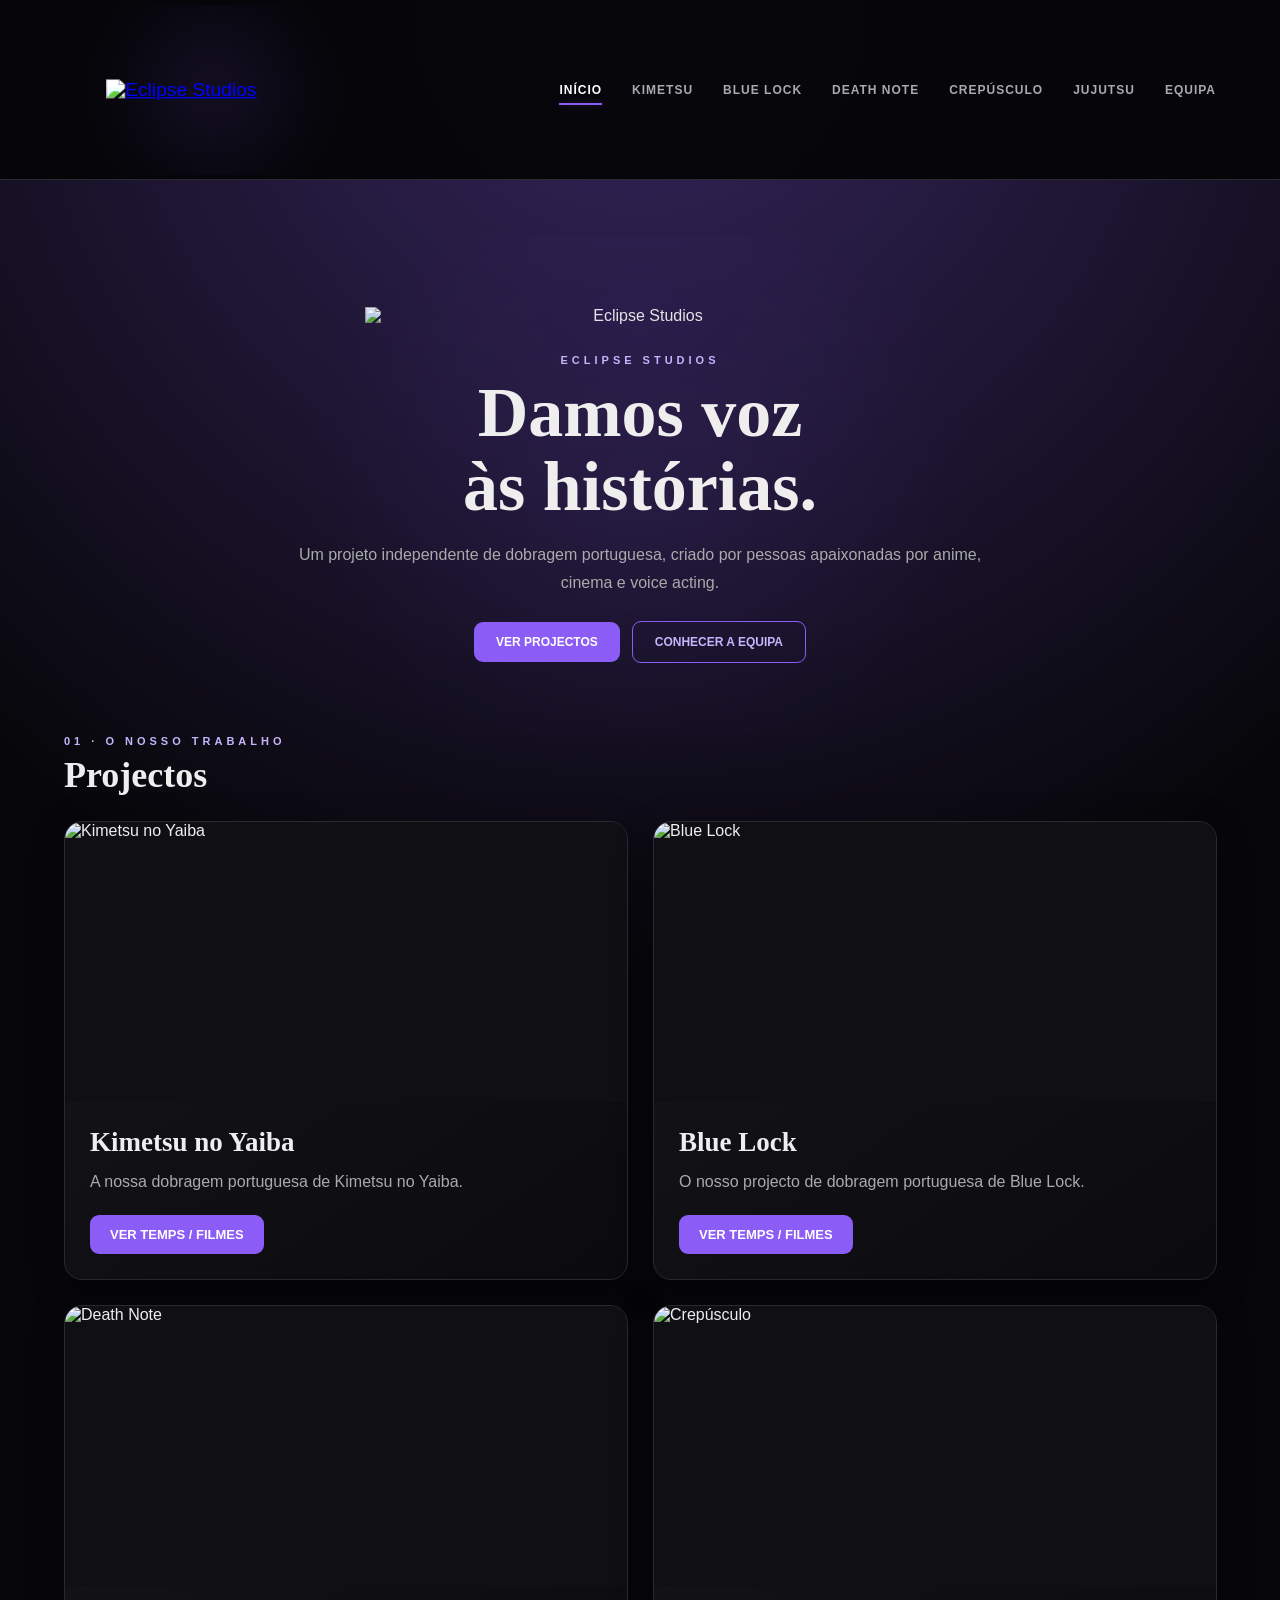
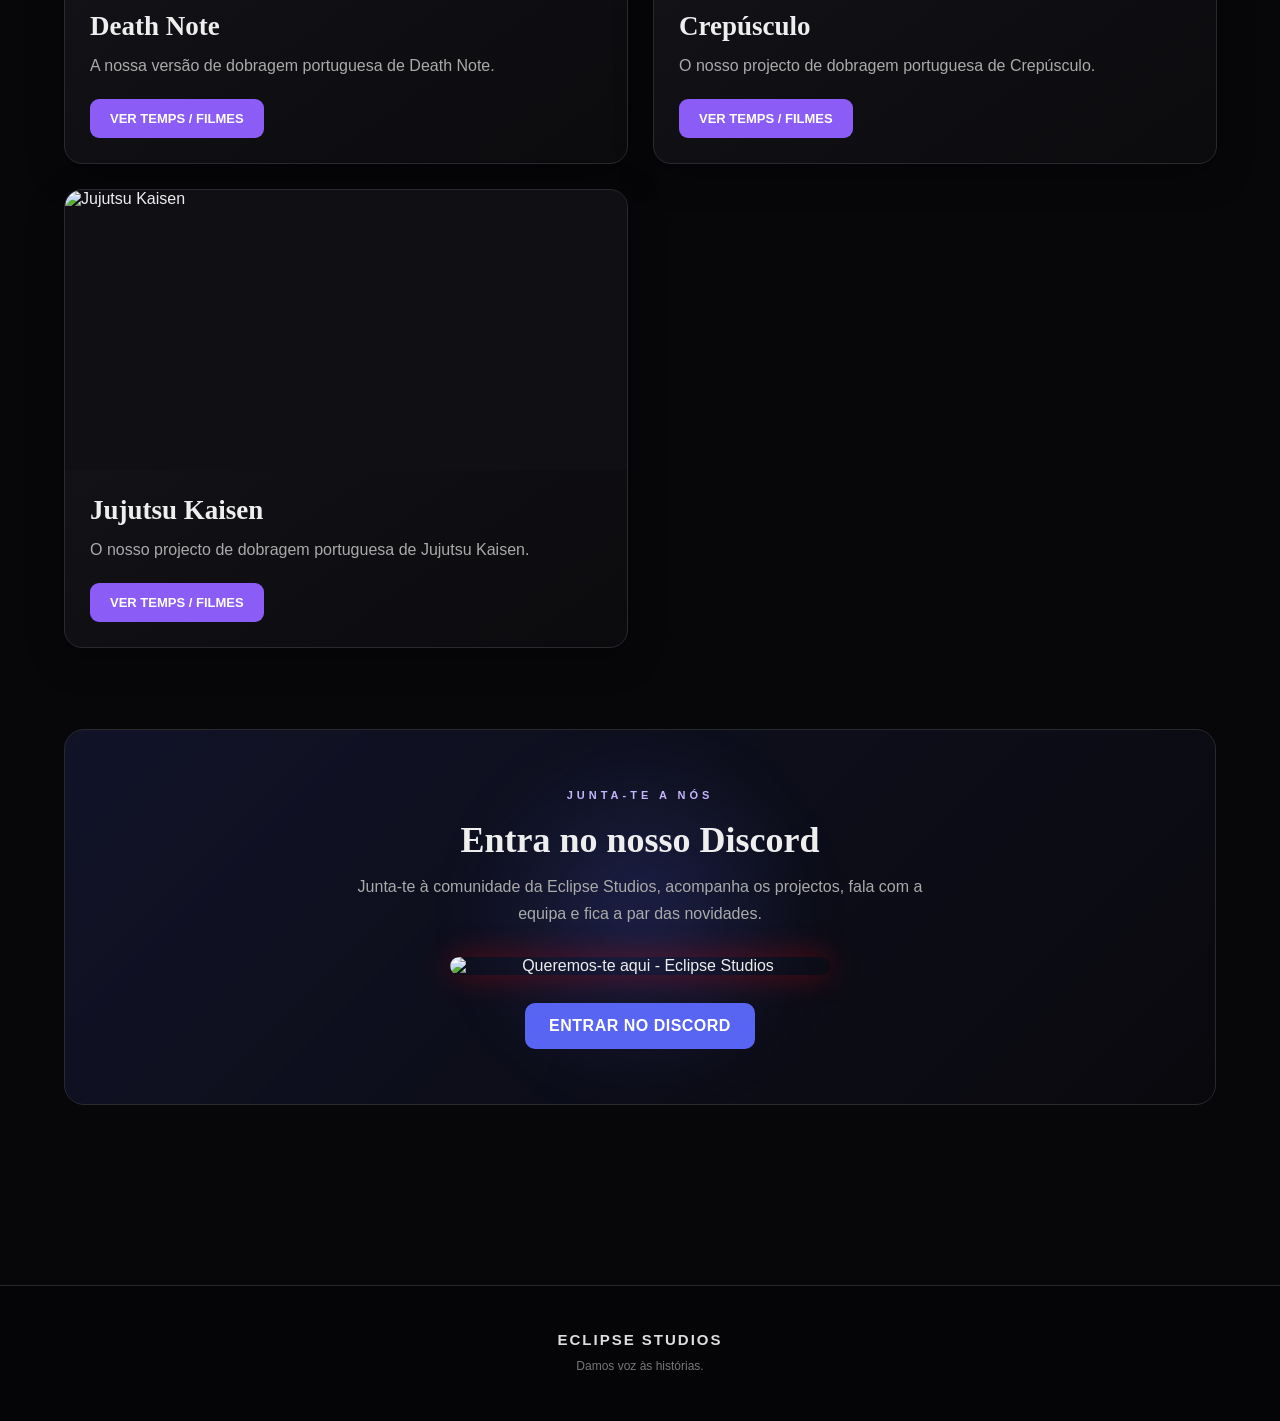
==== index.html @ 21e32fd7 "Add files via upload" ====
<!DOCTYPE html>
<html lang="pt-PT">

<head>

    <meta charset="UTF-8">

    <meta
        name="viewport"
        content="width=device-width, initial-scale=1.0"
    >

    <title>Eclipse Studios</title>

    <link
        rel="stylesheet"
        href="stile.css"
    >

</head>


<body>


<header class="topbar">

    <div class="logo">

        <a href="index.html">

            <img
                src="imagens/logo.png"
                alt="Eclipse Studios"
            >

        </a>

    </div>


    <nav>

        <a
            href="index.html"
            class="active"
        >
            INÍCIO
        </a>

        <a href="kimetsu.html">
            KIMETSU
        </a>

        <a href="blue.html">
            BLUE LOCK
        </a>

        <a href="death.html">
            DEATH NOTE
        </a>

        <a href="crep.html">
            CREPÚSCULO
        </a>

        <a href="juj.html">
            JUJUTSU
        </a>

        <a href="equipa.html">
            EQUIPA
        </a>

    </nav>

</header>


<main>


    <!-- =====================================================
         HERO
         ===================================================== -->

    <section class="hero">

        <div class="hero-content">


            <div class="hero-logo">

                <img
                    src="imagens/logo2.png"
                    alt="Eclipse Studios"
                >

            </div>


            <div class="hero-text">

                <span class="project-kicker">
                    ECLIPSE STUDIOS
                </span>


                <h1>
                    Damos voz<br>
                    às histórias.
                </h1>


                <p>
                    Um projeto independente de dobragem portuguesa,
                    criado por pessoas apaixonadas por anime,
                    cinema e voice acting.
                </p>


                <div class="hero-buttons">

                    <a
                        href="#projetos"
                        class="hero-button"
                    >
                        VER PROJECTOS
                    </a>


                    <a
                        href="equipa.html"
                        class="hero-button secondary"
                    >
                        CONHECER A EQUIPA
                    </a>

                </div>

            </div>

        </div>

    </section>


    <!-- =====================================================
         PROJECTOS
         ===================================================== -->

    <section id="projetos">

        <div class="projects-heading">

            <span>
                01 · O NOSSO TRABALHO
            </span>

            <h2>
                Projectos
            </h2>

        </div>


        <div class="projects-grid">


            <!-- KIMETSU -->

            <article class="card">

                <div class="project-visual">

                    <img
                        src="imagens/kim.jpg"
                        alt="Kimetsu no Yaiba"
                    >

                </div>


                <div class="card-content">

                    <h2>
                        Kimetsu no Yaiba
                    </h2>

                    <p>
                        A nossa dobragem portuguesa de
                        Kimetsu no Yaiba.
                    </p>

                    <a
                        href="kimetsu.html"
                        class="project-button"
                    >
                        VER TEMPS / FILMES
                    </a>

                </div>

            </article>


            <!-- BLUE LOCK -->

            <article class="card">

                <div class="project-visual">

                    <img
                        src="imagens/bl.jpg"
                        alt="Blue Lock"
                    >

                </div>


                <div class="card-content">

                    <h2>
                        Blue Lock
                    </h2>

                    <p>
                        O nosso projecto de dobragem
                        portuguesa de Blue Lock.
                    </p>

                    <a
                        href="blue.html"
                        class="project-button"
                    >
                        VER TEMPS / FILMES
                    </a>

                </div>

            </article>


            <!-- DEATH NOTE -->

            <article class="card">

                <div class="project-visual">

                    <img
                        src="imagens/deathnote.jpg"
                        alt="Death Note"
                    >

                </div>


                <div class="card-content">

                    <h2>
                        Death Note
                    </h2>

                    <p>
                        A nossa versão de dobragem
                        portuguesa de Death Note.
                    </p>

                    <a
                        href="death.html"
                        class="project-button"
                    >
                        VER TEMPS / FILMES
                    </a>

                </div>

            </article>


            <!-- CREPÚSCULO -->

            <article class="card">

                <div class="project-visual">

                    <img
                        src="imagens/crep.jpg"
                        alt="Crepúsculo"
                    >

                </div>


                <div class="card-content">

                    <h2>
                        Crepúsculo
                    </h2>

                    <p>
                        O nosso projecto de dobragem
                        portuguesa de Crepúsculo.
                    </p>

                    <a
                        href="crep.html"
                        class="project-button"
                    >
                        VER TEMPS / FILMES
                    </a>

                </div>

            </article>


            <!-- JUJUTSU -->

            <article class="card">

                <div class="project-visual">

                    <img
                        src="imagens/juj.jpg"
                        alt="Jujutsu Kaisen"
                    >

                </div>


                <div class="card-content">

                    <h2>
                        Jujutsu Kaisen
                    </h2>

                    <p>
                        O nosso projecto de dobragem
                        portuguesa de Jujutsu Kaisen.
                    </p>

                    <a
                        href="juj.html"
                        class="project-button"
                    >
                        VER TEMPS / FILMES
                    </a>

                </div>

            </article>


        </div>

    </section>


    <!-- =====================================================
         DISCORD
         ===================================================== -->

    <section class="discord-section">

        <div class="discord-content">

            <span class="project-kicker">
                JUNTA-TE A NÓS
            </span>


            <h2>
                Entra no nosso Discord
            </h2>


            <p>
                Junta-te à comunidade da Eclipse Studios,
                acompanha os projectos, fala com a equipa
                e fica a par das novidades.
            </p>


            <img
                src="imagens/Querer.png"
                alt="Queremos-te aqui - Eclipse Studios"
                class="discord-poster"
            >


            <a
                href="https://discord.gg/4ekQBbqSv3"
                target="_blank"
                rel="noopener noreferrer"
                class="discord-button"
            >
                ENTRAR NO DISCORD
            </a>

        </div>

    </section>


</main>


<footer>

    <strong>
        ECLIPSE STUDIOS
    </strong>

    <p>
        Damos voz às histórias.
    </p>

</footer>


</body>

</html>
---- stile.css ----
/* =========================================================
   ECLIPSE STUDIOS
   stile.css
   ========================================================= */

:root {
    --bg: #07070a;
    --bg2: #0d0d12;
    --card: #111116;
    --text: #eeeeee;
    --muted: #9999a3;

    --accent: #8b5cf6;
    --accent2: #c4b5fd;
    --glow: rgba(139, 92, 246, .35);

    --border: #292930;
}


/* =========================================================
   RESET
   ========================================================= */

* {
    margin: 0;
    padding: 0;
    box-sizing: border-box;
}

html {
    scroll-behavior: smooth;
}

body {
    min-height: 100vh;
    margin: 0;
    padding-top: 180px;

    background:
        radial-gradient(
            circle at 50% 0%,
            var(--glow),
            transparent 32%
        ),
        var(--bg);

    color: var(--text);

    font-family: Arial, Helvetica, sans-serif;

    overflow-x: hidden;
}


/* =========================================================
   SCROLLBAR
   ========================================================= */

::-webkit-scrollbar {
    width: 9px;
}

::-webkit-scrollbar-track {
    background: #050507;
}

::-webkit-scrollbar-thumb {
    background: #292930;
    border-radius: 10px;
}

::-webkit-scrollbar-thumb:hover {
    background: var(--accent);
}


/* =========================================================
   BARRA SUPERIOR FIXA
   ========================================================= */

.topbar {
    position: fixed !important;

    top: 0 !important;
    left: 0 !important;
    right: 0 !important;

    width: 100% !important;
    height: 180px;

    display: flex;
    align-items: center;
    justify-content: space-between;

    padding: 0 5%;

    background: rgba(7, 7, 10, .98);

    border-bottom: 1px solid #292930;

    z-index: 99999 !important;

    backdrop-filter: blur(12px);

    transform: none !important;
}


/* =========================================================
   LOGO DA BARRA
   ========================================================= */

.logo {
    width: 300px;
    height: 170px;

    display: flex;
    align-items: center;
    justify-content: center;

    flex-shrink: 0;

    overflow: hidden;

    position: relative;
}

.logo::before {
    content: "";

    position: absolute;

    width: 240px;
    height: 240px;

    left: 50%;
    top: 50%;

    transform: translate(-50%, -50%);

    background:
        radial-gradient(
            circle,
            rgba(139, 92, 246, .12),
            transparent 70%
        );

    filter: blur(25px);
}

.logo a {
    display: flex;

    width: 100%;
    height: 100%;

    align-items: center;
    justify-content: center;

    position: relative;

    z-index: 1;
}

.logo img {
    width: 300px;
    height: 170px;

    object-fit: contain;

    display: block;

    transform: scale(1.2);

    filter:
        brightness(1.15)
        contrast(1.1);

    transition:
        transform .4s ease,
        filter .4s ease;
}

.logo:hover img {
    transform: scale(1.28);

    filter:
        brightness(1.25)
        contrast(1.1)
        drop-shadow(
            0 0 20px
            rgba(139, 92, 246, .35)
        );
}


/* =========================================================
   NAVEGAÇÃO
   ========================================================= */

nav {
    display: flex;

    align-items: center;
    justify-content: flex-end;

    gap: 30px;

    height: 100%;
}

nav a {
    position: relative;

    color: #a9a9b0;

    text-decoration: none;

    font-size: 12px;

    font-weight: 800;

    letter-spacing: 1px;

    padding: 10px 0;

    white-space: nowrap;

    transition:
        color .25s ease,
        transform .25s ease;
}

nav a::after {
    content: "";

    position: absolute;

    left: 0;
    bottom: 2px;

    width: 0;
    height: 2px;

    background: var(--accent);

    box-shadow:
        0 0 10px var(--glow);

    transition: width .3s ease;
}

nav a:hover {
    color: white;

    transform: translateY(-2px);
}

nav a:hover::after {
    width: 100%;
}

nav a.active {
    color: white;
}

nav a.active::after {
    width: 100%;
}


/* =========================================================
   CONTEÚDO
   ========================================================= */

main {
    width: min(1250px, 90%);

    margin: 0 auto;

    padding: 55px 0 100px;
}

h1,
h2 {
    font-family:
        Georgia,
        "Times New Roman",
        serif;
}

h1 {
    font-size: clamp(40px, 6vw, 70px);

    line-height: 1.05;

    margin-bottom: 18px;
}

h2 {
    font-size: 36px;

    margin-bottom: 15px;
}

p {
    line-height: 1.7;
}


/* =========================================================
   KICKER
   ========================================================= */

.project-kicker,
.team-kicker {
    display: inline-block;

    color: var(--accent2);

    font-size: 11px;

    font-weight: 900;

    letter-spacing: 4px;

    margin-bottom: 10px;
}


/* =========================================================
   HOME
   ========================================================= */

.hero {
    min-height: 500px;

    display: flex;

    align-items: center;
    justify-content: center;

    text-align: center;

    position: relative;

    overflow: hidden;
}

.hero::before {
    content: "";

    position: absolute;

    width: 700px;
    height: 700px;

    left: 50%;
    top: 50%;

    transform: translate(-50%, -50%);

    background:
        radial-gradient(
            circle,
            var(--glow),
            transparent 68%
        );

    filter: blur(40px);

    opacity: .25;

    animation:
        heroGlow 6s ease-in-out infinite;
}

.hero-content {
    position: relative;

    z-index: 1;

    width: 100%;
    max-width: 1000px;

    animation:
        heroIn 1s ease both;
}


/* =========================================================
   LOGO 2 DA HOME
   ========================================================= */

.hero-logo {
    width: min(550px, 80vw);

    margin: 0 auto 25px;

    position: relative;

    display: flex;

    justify-content: center;
    align-items: center;
}

.hero-logo::after {
    content: "";

    position: absolute;

    inset: 15%;

    background:
        radial-gradient(
            circle,
            var(--glow),
            transparent 70%
        );

    filter: blur(35px);

    opacity: .25;

    z-index: -1;
}

.hero-logo img {
    width: 100%;

    max-height: 330px;

    object-fit: contain;

    display: block;

    opacity: .95;

    animation:
        logoFloat 5s ease-in-out infinite;
}


/* =========================================================
   HERO TEXTO
   ========================================================= */

.hero-text {
    max-width: 850px;

    margin: 0 auto;
}

.hero-text p {
    color: #aaa;

    max-width: 700px;

    margin: 0 auto 25px;
}


/* =========================================================
   BOTÕES DA HOME
   ========================================================= */

.hero-buttons {
    display: flex;

    justify-content: center;

    align-items: center;

    gap: 12px;

    flex-wrap: wrap;

    margin-top: 25px;
}

.hero-button {
    display: inline-flex;

    align-items: center;
    justify-content: center;

    padding: 13px 22px;

    border-radius: 9px;

    background: var(--accent);

    color: white;

    text-decoration: none;

    font-size: 12px;

    font-weight: 900;

    transition:
        transform .3s ease,
        box-shadow .3s ease,
        filter .3s ease;
}

.hero-button.secondary {
    background: transparent;

    border: 1px solid var(--accent);

    color: var(--accent2);
}

.hero-button:hover {
    transform: translateY(-3px);

    box-shadow:
        0 10px 30px var(--glow);

    filter: brightness(1.12);
}


/* =========================================================
   TÍTULO PROJECTOS
   ========================================================= */

.projects-heading {
    margin-bottom: 25px;
}

.projects-heading span {
    display: block;

    color: var(--accent2);

    font-size: 11px;

    font-weight: 900;

    letter-spacing: 4px;

    margin-bottom: 7px;
}


/* =========================================================
   CARTÕES DOS PROJECTOS NA HOME
   ========================================================= */

.projects-grid {
    display: grid;

    grid-template-columns:
        repeat(2, minmax(0, 1fr));

    gap: 25px;
}

.card {
    background:
        linear-gradient(
            145deg,
            #16161b,
            #0b0b0e
        );

    border: 1px solid var(--border);

    border-radius: 18px;

    overflow: hidden;

    box-shadow:
        0 10px 35px rgba(0, 0, 0, .35);

    transition:
        transform .35s ease,
        border-color .35s ease,
        box-shadow .35s ease;

    animation:
        cardIn .7s ease both;
}

.card:hover {
    transform: translateY(-8px);

    border-color: var(--accent);

    box-shadow:
        0 20px 50px var(--glow);
}


/* =========================================================
   CARTAZES DOS PROJECTOS
   ========================================================= */

.project-visual {
    width: 100%;

    height: 280px;

    position: relative;

    overflow: hidden;

    background: #101014;
}

.project-visual img {
    width: 100%;
    height: 100%;

    object-fit: cover;

    display: block;

    transition:
        transform .5s ease,
        filter .5s ease;
}

.card:hover .project-visual img {
    transform: scale(1.06);

    filter:
        saturate(1.1)
        contrast(1.03);
}

.card-content {
    padding: 25px;
}

.card-content h2 {
    font-size: 27px;

    margin-bottom: 10px;
}

.card-content p {
    color: #aaa;

    margin-bottom: 20px;
}

.project-button {
    display: inline-flex;

    align-items: center;
    justify-content: center;

    padding: 12px 20px;

    border-radius: 9px;

    background: var(--accent);

    color: white;

    text-decoration: none;

    font-size: 13px;

    font-weight: 900;

    transition:
        transform .3s ease,
        box-shadow .3s ease;
}

.project-button:hover {
    transform: translateY(-3px);

    box-shadow:
        0 10px 30px var(--glow);
}


/* =========================================================
   PÁGINAS DOS PROJECTOS
   ========================================================= */

.project-page {
    animation:
        projectIn .8s ease both;
}

.project-header {
    text-align: center;

    padding:
        20px 0 35px;
}

.project-header p {
    max-width: 700px;

    margin: auto;

    color: #aaa;
}


/* =========================================================
   CARTÃO DA PÁGINA DO PROJECTO
   ========================================================= */

.project-card-page {
    width: 100%;

    display: grid;

    grid-template-columns:
        420px 1fr;

    min-height: 420px;

    margin: 35px 0 60px;

    background:
        linear-gradient(
            145deg,
            #16161b,
            #0a0a0d
        );

    border:
        1px solid var(--border);

    border-radius: 20px;

    overflow: hidden;

    box-shadow:
        0 15px 50px rgba(0, 0, 0, .45);

    animation:
        projectIn .8s ease both;
}


/* =========================================================
   IMAGEM DA PÁGINA
   ========================================================= */

.project-image-page {
    width: 100%;

    height: 100%;

    min-height: 420px;

    overflow: hidden;

    background: #111;
}

.project-image-page img {
    width: 100%;
    height: 100%;

    object-fit: cover;

    display: block;

    transition:
        transform .5s ease,
        filter .5s ease;
}

.project-card-page:hover
.project-image-page img {
    transform: scale(1.04);

    filter:
        saturate(1.08)
        contrast(1.03);
}


/* =========================================================
   INFORMAÇÃO DO PROJECTO
   ========================================================= */

.project-info-page {
    display: flex;

    flex-direction: column;

    justify-content: center;

    padding: 55px;
}

.project-info-page h1 {
    font-size: 52px;

    margin-bottom: 18px;
}

.project-info-page p {
    color: #aaa;

    max-width: 600px;

    margin-bottom: 30px;

    line-height: 1.8;
}


/* =========================================================
   BOTÃO VER TEMPS / FILMES
   ========================================================= */

.watch-project-button {
    display: inline-flex;

    align-items: center;
    justify-content: center;

    width: fit-content;

    padding:
        14px 24px;

    border-radius: 10px;

    background:
        var(--accent);

    color: white;

    text-decoration: none;

    font-size: 13px;

    font-weight: 900;

    letter-spacing: .5px;

    transition:
        transform .3s ease,
        box-shadow .3s ease,
        filter .3s ease;
}

.watch-project-button:hover {
    transform:
        translateY(-4px);

    filter:
        brightness(1.12);

    box-shadow:
        0 12px 35px var(--glow);
}


/* =========================================================
   EQUIPA
   ========================================================= */

.team-page {
    position: relative;

    isolation: isolate;
}

.team-page::before {
    content: "";

    position: absolute;

    width: 520px;
    height: 520px;

    left: 50%;
    top: 280px;

    transform:
        translate(-50%, -50%);

    background:
        radial-gradient(
            circle,
            var(--glow),
            transparent 68%
        );

    opacity: .16;

    filter: blur(35px);

    z-index: -1;

    animation:
        teamAura 6s ease-in-out infinite;
}

.team-page-intro {
    text-align: center;

    padding:
        12px 5% 45px;

    animation:
        teamIntro .8s both;
}

.team-page-intro h1 {
    animation:
        teamTitle 1s .12s both;
}

.team-page-intro p {
    color: #aaa;

    animation:
        teamIntro .8s .2s both;
}


/* =========================================================
   GRELHA DA EQUIPA
   ========================================================= */

.team-grid-new {
    display: grid;

    grid-template-columns:
        repeat(3, minmax(0, 1fr));

    gap: 20px;
}

.member-card-new {
    position: relative;

    background:
        linear-gradient(
            145deg,
            #16161a,
            #0a0a0d
        );

    border:
        1px solid #292930;

    border-radius: 16px;

    overflow: hidden;

    box-shadow:
        0 8px 25px rgba(0, 0, 0, .45);

    transition:
        transform .3s ease,
        border-color .3s ease,
        box-shadow .3s ease;

    animation:
        teamCardIn .7s both;
}

.member-card-new:nth-child(1) {
    animation-delay: .04s;
}

.member-card-new:nth-child(2) {
    animation-delay: .10s;
}

.member-card-new:nth-child(3) {
    animation-delay: .16s;
}

.member-card-new:nth-child(4) {
    animation-delay: .22s;
}

.member-card-new:nth-child(5) {
    animation-delay: .28s;
}

.member-card-new:nth-child(6) {
    animation-delay: .34s;
}

.member-card-new:nth-child(7) {
    animation-delay: .40s;
}

.member-card-new:nth-child(8) {
    animation-delay: .46s;
}

.member-card-new:nth-child(9) {
    animation-delay: .52s;
}

.member-card-new:nth-child(10) {
    animation-delay: .58s;
}

.member-card-new:nth-child(11) {
    animation-delay: .64s;
}

.member-card-new:hover {
    transform: translateY(-8px);

    border-color: var(--accent);

    box-shadow:
        0 18px 45px var(--glow);
}


/* =========================================================
   FOTOS DA EQUIPA
   ========================================================= */

.member-photo {
    height: 330px;

    background: #111;

    overflow: hidden;

    position: relative;

    border-bottom:
        2px solid var(--accent);
}

.member-photo img {
    width: 100%;
    height: 100%;

    object-fit: cover;

    display: block;

    transition:
        transform .5s ease,
        filter .5s ease;
}

.member-photo::before {
    content: "";

    position: absolute;

    inset: 0;

    background:
        linear-gradient(
            115deg,
            transparent 30%,
            rgba(255,255,255,.16) 50%,
            transparent 70%
        );

    transform:
        translateX(-130%);

    transition:
        transform .85s ease;

    z-index: 2;

    pointer-events: none;
}

.member-card-new:hover
.member-photo::before {
    transform:
        translateX(130%);
}

.member-card-new:hover
.member-photo img {
    transform:
        scale(1.07);

    filter:
        saturate(1.12)
        contrast(1.04);
}


/* =========================================================
   INFORMAÇÃO DOS MEMBROS
   ========================================================= */

.member-info-new {
    padding: 20px;

    transition:
        transform .35s ease;
}

.member-card-new:hover
.member-info-new {
    transform:
        translateY(-3px);
}

.member-info-new h3 {
    margin-bottom: 12px;

    font-size: 20px;
}

.member-quote-new {
    font-style: italic;

    color: #c9c9cf;

    line-height: 1.55;

    font-size: 13px;

    background:
        rgba(255,255,255,.025);

    border-left:
        3px solid var(--accent);

    padding: 12px;

    margin:
        0 0 16px;

    border-radius:
        0 8px 8px 0;

    min-height: 72px;

    transition:
        background .3s ease,
        border-color .3s ease,
        box-shadow .3s ease;
}

.member-card-new:hover
.member-quote-new {
    background:
        rgba(255,255,255,.055);

    border-left-color:
        var(--accent2);

    box-shadow:
        inset 0 0 22px rgba(255,255,255,.025);
}


/* =========================================================
   REDES DA EQUIPA
   ========================================================= */

.member-socials-new {
    display: flex;

    gap: 10px;

    border-top:
        1px solid #292930;

    padding-top: 14px;
}

.team-social {
    position: relative;

    overflow: hidden;

    display: inline-flex;

    align-items: center;

    gap: 7px;

    text-decoration: none;

    color: #eee;

    background: #111116;

    border:
        1px solid #303039;

    border-radius: 9px;

    padding: 8px 10px;

    font-size: 12px;

    transition:
        .25s;
}

.team-social:hover {
    transform:
        translateY(-2px);

    border-color:
        var(--accent);

    box-shadow:
        0 0 15px var(--glow);
}

.team-social img {
    width: 22px;
    height: 22px;

    object-fit: contain;
}


/* =========================================================
   DISCORD
   ========================================================= */

.discord-section {
    margin: 80px 0;

    padding: 55px 30px;

    border:
        1px solid #292930;

    border-radius: 20px;

    background:
        linear-gradient(
            135deg,
            rgba(88,101,242,.13),
            rgba(10,10,14,.95)
        );

    text-align: center;

    position: relative;

    overflow: hidden;
}

.discord-section::before {
    content: "";

    position: absolute;

    width: 350px;
    height: 350px;

    left: 50%;
    top: 50%;

    transform:
        translate(-50%, -50%);

    background:
        radial-gradient(
            circle,
            rgba(88,101,242,.22),
            transparent 70%
        );

    filter: blur(30px);

    pointer-events: none;
}

.discord-content {
    position: relative;

    z-index: 1;
}

.discord-section h2 {
    font-size: 36px;

    margin:
        8px 0 12px;
}

.discord-section p {
    max-width: 600px;

    margin:
        0 auto 25px;

    color: #aaa;

    line-height: 1.7;
}

.discord-button {
    display: inline-flex;

    align-items: center;

    gap: 10px;

    padding:
        14px 24px;

    border-radius: 10px;

    background:
        #5865F2;

    color: white;

    text-decoration: none;

    font-weight: 800;

    letter-spacing: .5px;

    transition:
        transform .3s ease,
        box-shadow .3s ease,
        filter .3s ease;
}

.discord-button:hover {
    transform:
        translateY(-4px)
        scale(1.03);

    box-shadow:
        0 12px 35px
        rgba(88,101,242,.45);

    filter:
        brightness(1.12);
}


/* =========================================================
   FOOTER
   ========================================================= */

footer {
    width: 100%;

    padding:
        45px 20px;

    text-align: center;

    border-top:
        1px solid #292930;

    background: #050507;

    color: #777;

    font-size: 12px;
}

footer strong {
    display: block;

    color: #ddd;

    font-size: 15px;

    letter-spacing: 2px;

    margin-bottom: 8px;
}


/* =========================================================
   CORES
   ========================================================= */

.theme-kimetsu {
    --accent: #8b5cf6;
    --accent2: #c4b5fd;
    --glow: rgba(139,92,246,.40);
}

.theme-blue {
    --accent: #168cff;
    --accent2: #8dccff;
    --glow: rgba(22,140,255,.40);
}

.theme-death {
    --accent: #d71920;
    --accent2: #ff6469;
    --glow: rgba(215,25,32,.42);
}

.theme-crep {
    --accent: #d8d8df;
    --accent2: #ffffff;
    --glow: rgba(220,220,230,.28);
}

.theme-juj {
    --accent: #ff7a18;
    --accent2: #ffb067;
    --glow: rgba(255,122,24,.40);
}


/* =========================================================
   ANIMAÇÕES
   ========================================================= */

@keyframes heroIn {
    from {
        opacity: 0;
        transform: translateY(30px);
    }

    to {
        opacity: 1;
        transform: translateY(0);
    }
}

@keyframes heroGlow {
    0%,100% {
        transform:
            translate(-50%,-50%)
            scale(.9);

        opacity: .15;
    }

    50% {
        transform:
            translate(-50%,-50%)
            scale(1.08);

        opacity: .28;
    }
}

@keyframes logoFloat {
    0%,100% {
        transform:
            translateY(0);
    }

    50% {
        transform:
            translateY(-7px);
    }
}

@keyframes cardIn {
    from {
        opacity: 0;

        transform:
            translateY(25px)
            scale(.98);
    }

    to {
        opacity: 1;

        transform:
            translateY(0)
            scale(1);
    }
}

@keyframes projectIn {
    from {
        opacity: 0;

        transform:
            translateY(20px);
    }

    to {
        opacity: 1;

        transform:
            translateY(0);
    }
}

@keyframes teamIntro {
    from {
        opacity: 0;

        transform:
            translateY(16px);
    }

    to {
        opacity: 1;

        transform:
            none;
    }
}

@keyframes teamTitle {
    from {
        opacity: 0;

        transform:
            translateY(14px)
            scale(.98);

        filter:
            blur(4px);
    }

    to {
        opacity: 1;

        transform:
            none;

        filter:
            none;
    }
}

@keyframes teamCardIn {
    from {
        opacity: 0;

        transform:
            translateY(28px)
            scale(.97);
    }

    to {
        opacity: 1;

        transform:
            none;
    }
}

@keyframes teamAura {
    0%,100% {
        transform:
            translate(-50%,-50%)
            scale(.9);

        opacity: .12;
    }

    50% {
        transform:
            translate(-50%,-50%)
            scale(1.08);

        opacity: .22;
    }
}


/* =========================================================
   RESPONSIVO
   ========================================================= */

@media (max-width: 1100px) {

    .topbar {
        padding: 0 3%;
    }

    nav {
        gap: 18px;
    }

    nav a {
        font-size: 10px;
    }

    .logo {
        width: 250px;
    }

    .logo img {
        width: 250px;
    }

    .team-grid-new {
        grid-template-columns:
            repeat(2, minmax(0,1fr));
    }
}


@media (max-width: 800px) {

    body {
        padding-top: 260px;
    }

    .topbar {
        height: 260px;

        flex-direction: column;

        justify-content: center;

        gap: 5px;

        padding:
            8px 15px;
    }

    .logo {
        width: 190px;
        height: 135px;
    }

    .logo img {
        width: 190px;
        height: 135px;
    }

    nav {
        height: auto;

        flex-wrap: wrap;

        justify-content: center;

        gap: 8px 16px;
    }

    nav a {
        font-size: 9px;
    }

    main {
        width: 92%;
    }

    .projects-grid {
        grid-template-columns: 1fr;
    }

    .project-card-page {
        grid-template-columns: 1fr;
    }

    .project-image-page {
        height: 400px;
        min-height: 400px;
    }

    .project-info-page {
        padding: 35px;
    }

    .project-info-page h1 {
        font-size: 40px;
    }

    .team-grid-new {
        grid-template-columns: 1fr;
    }

    .member-photo {
        height: 360px;
    }
}


@media (prefers-reduced-motion: reduce) {

    html {
        scroll-behavior: auto;
    }

    *,
    *::before,
    *::after {
        animation: none !important;
        transition: none !important;
    }
}

/* CABEÇALHO */
header {
    position: sticky;
    top: 0;
    z-index: 1000;
    width: 100%;
    background: #111;
}

/* LOGO */
.logo {
    display: flex;
    justify-content: center;
    align-items: center;
    padding: 10px 20px;
}

.logo img {
    content: url("imagens/logo.png");
    width: 180px;
    height: auto;
    object-fit: contain;
    display: block;
    transition: transform 0.3s ease, filter 0.3s ease;
}

.logo img:hover {
    transform: scale(1.06);
    filter: drop-shadow(0 0 10px rgba(160, 90, 255, 0.7));
}

@media (max-width: 768px) {
    .logo img {
        width: 140px;
    }
}

/* CARTAZ "QUEREMOS-TE AQUI" (por cima do botao do Discord) */
.discord-poster {
    display: block;
    width: 100%;
    max-width: 380px;
    height: auto;
    margin: 30px auto 28px;
    border-radius: 14px;
    box-shadow: 0 0 30px rgba(255, 0, 0, 0.35);
}

@media (max-width: 768px) {
    .discord-poster {
        max-width: 280px;
    }
}
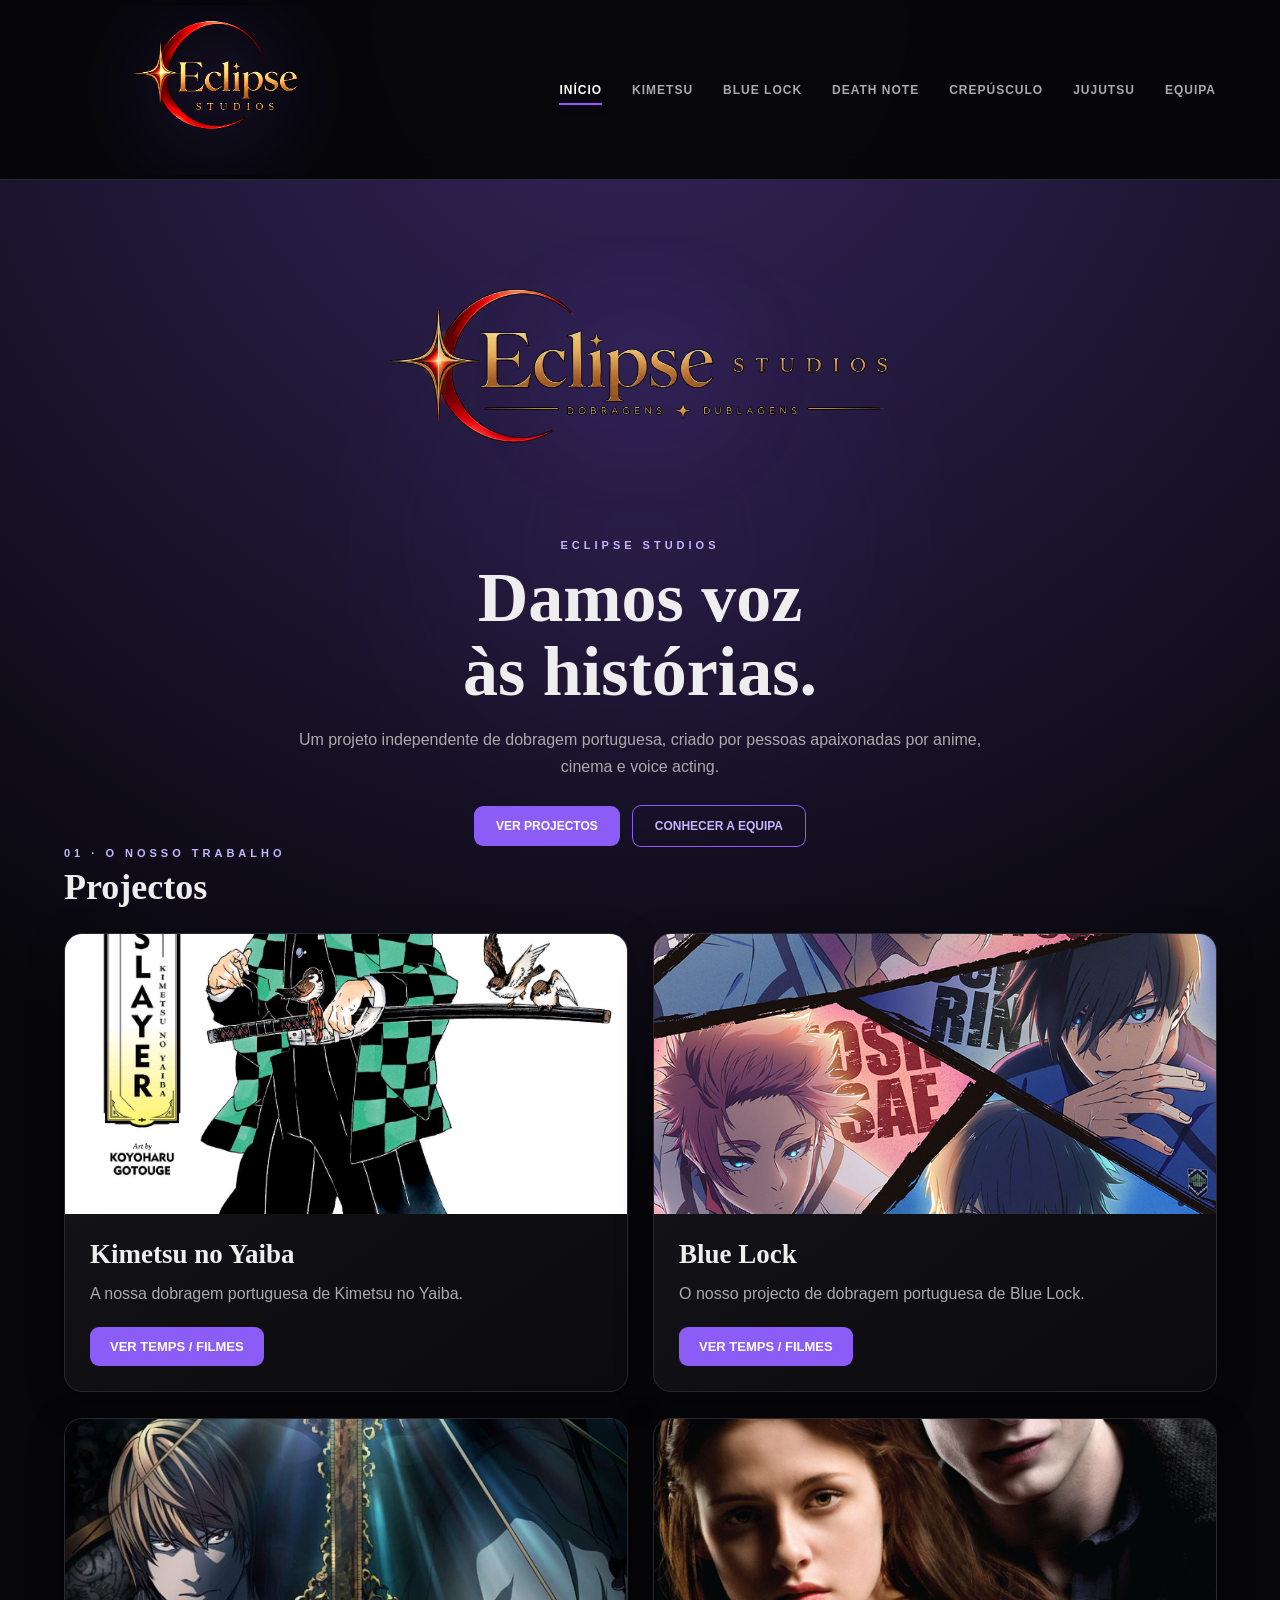
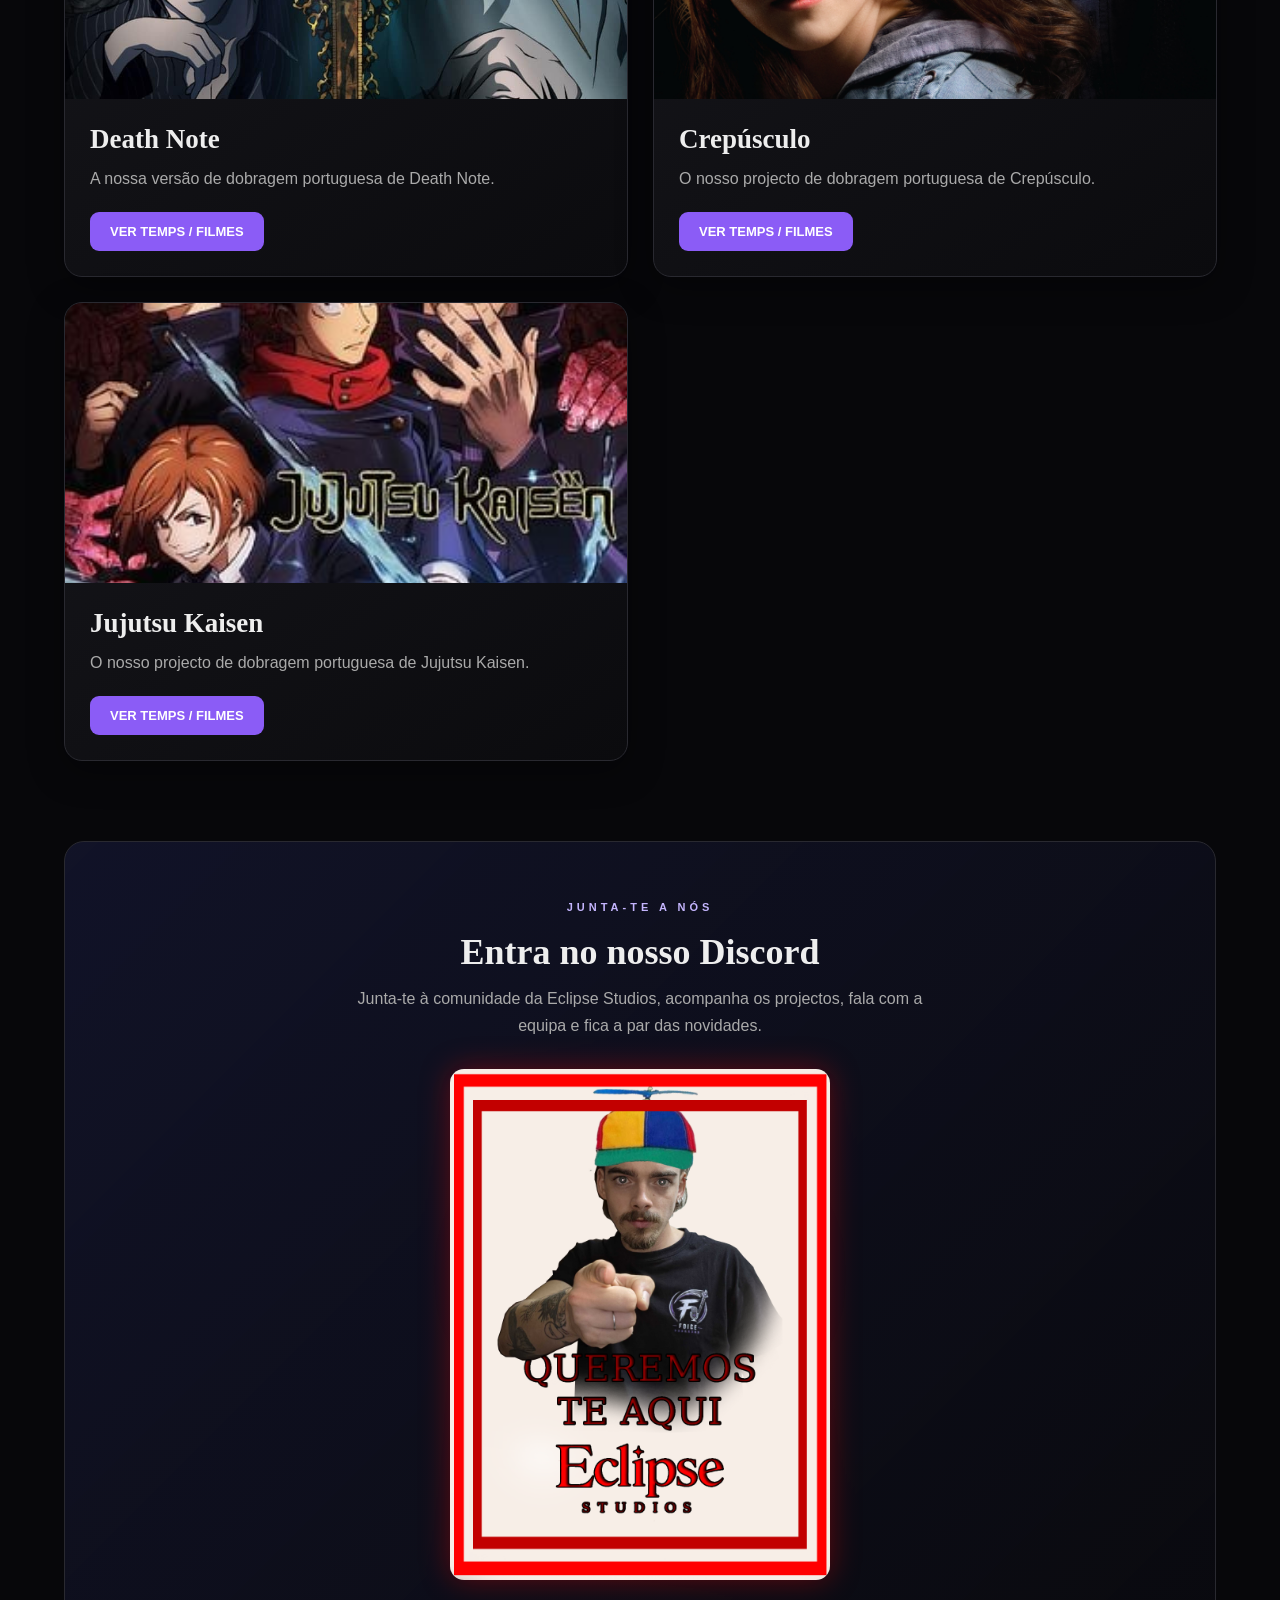
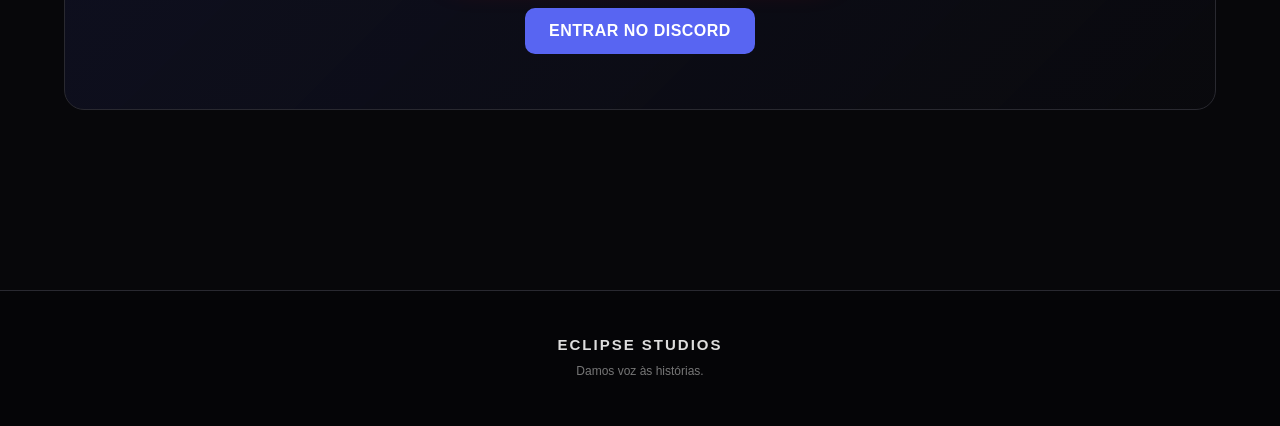
==== commit 4d2840ca: "Add files via upload" ====
--- a/index.html
+++ b/index.html
@@ -30,7 +30,7 @@
         <a href="index.html">
 
             <img
-                src="imagens/logo.png"
+                src="logo.png"
                 alt="Eclipse Studios"
             >
 
@@ -92,7 +92,7 @@
             <div class="hero-logo">
 
                 <img
-                    src="imagens/logo2.png"
+                    src="logo2.png"
                     alt="Eclipse Studios"
                 >
 
@@ -174,7 +174,7 @@
                 <div class="project-visual">
 
                     <img
-                        src="imagens/kim.jpg"
+                        src="kim.jpg"
                         alt="Kimetsu no Yaiba"
                     >
 
@@ -211,7 +211,7 @@
                 <div class="project-visual">
 
                     <img
-                        src="imagens/bl.jpg"
+                        src="bl.jpg"
                         alt="Blue Lock"
                     >
 
@@ -248,7 +248,7 @@
                 <div class="project-visual">
 
                     <img
-                        src="imagens/deathnote.jpg"
+                        src="deathnote.jpg"
                         alt="Death Note"
                     >
 
@@ -285,7 +285,7 @@
                 <div class="project-visual">
 
                     <img
-                        src="imagens/crep.jpg"
+                        src="crep.jpg"
                         alt="Crepúsculo"
                     >
 
@@ -322,7 +322,7 @@
                 <div class="project-visual">
 
                     <img
-                        src="imagens/juj.jpg"
+                        src="juj.jpg"
                         alt="Jujutsu Kaisen"
                     >
 
@@ -383,7 +383,7 @@
 
 
             <img
-                src="imagens/Querer.png"
+                src="Querer.png"
                 alt="Queremos-te aqui - Eclipse Studios"
                 class="discord-poster"
             >
--- a/stile.css
+++ b/stile.css
@@ -1716,7 +1716,7 @@
 }
 
 .logo img {
-    content: url("imagens/logo.png");
+    content: url("logo.png");
     width: 180px;
     height: auto;
     object-fit: contain;
